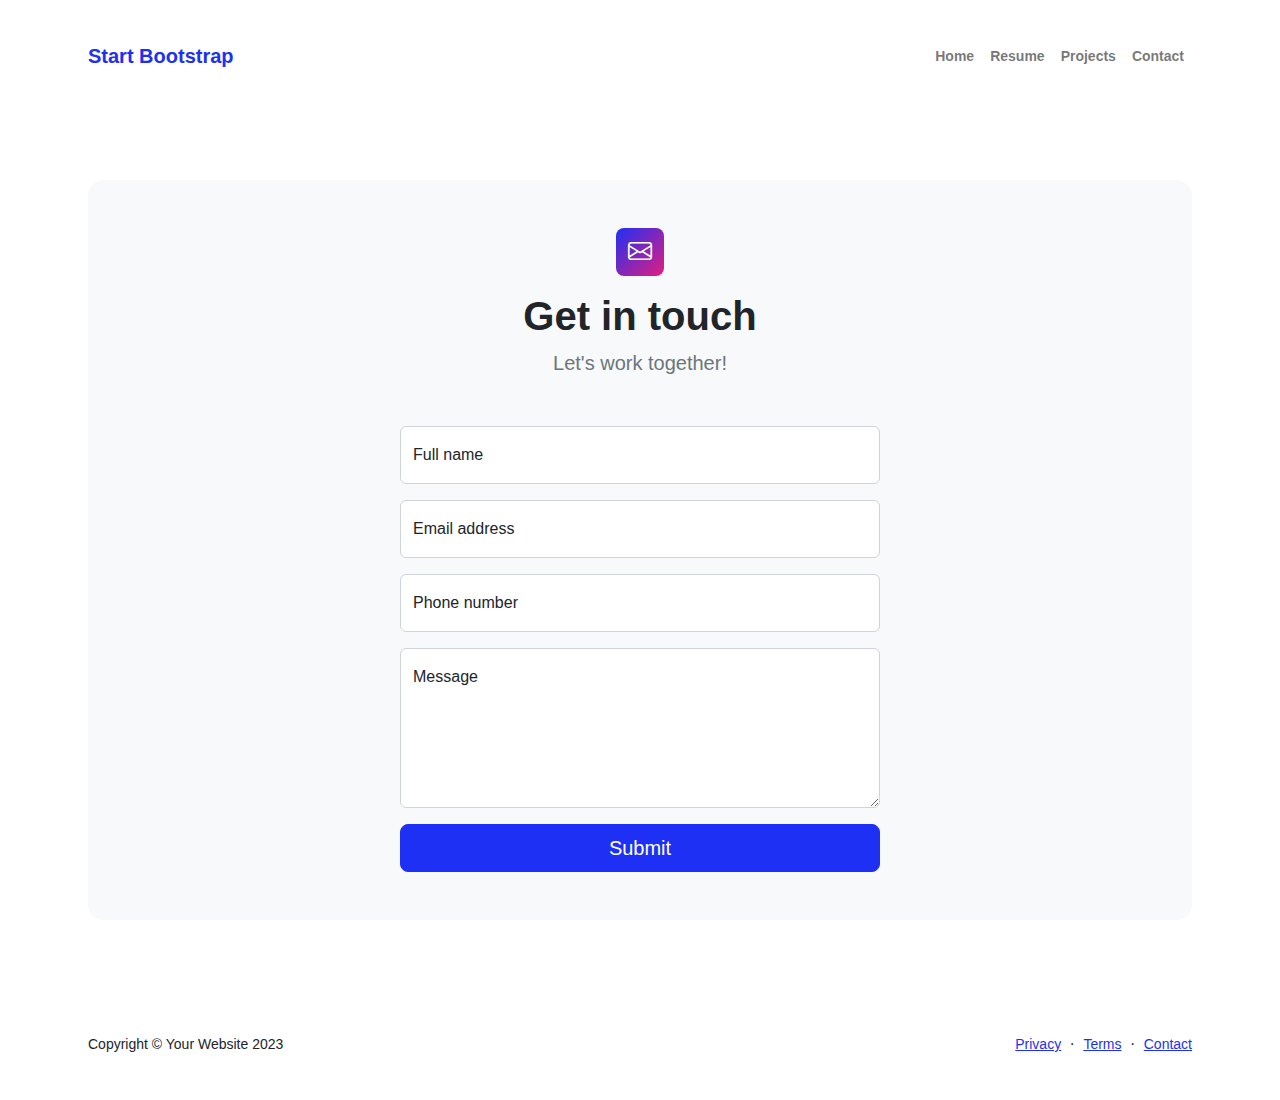
==== contact.html @ 86e50f68 "changes to formID to take in user subs" ====
<!DOCTYPE html>
<html lang="en">

<head>
    <meta charset="utf-8" />
    <meta name="viewport" content="width=device-width, initial-scale=1, shrink-to-fit=no" />
    <meta name="description" content />
    <meta name="author" content />
    <title>Modern Business - Start Bootstrap Template</title>
    <!-- Favicon-->
    <link rel="icon" type="image/x-icon" href="assets/favicon.ico" />
    <!-- Custom Google font-->
    <link rel="preconnect" href="https://fonts.googleapis.com" />
    <link rel="preconnect" href="https://fonts.gstatic.com" crossorigin />
    <link
        href="https://fonts.googleapis.com/css2?family=Plus+Jakarta+Sans:wght@100;200;300;400;500;600;700;800;900&amp;display=swap"
        rel="stylesheet" />
    <!-- Bootstrap icons-->
    <link href="https://cdn.jsdelivr.net/npm/bootstrap-icons@1.8.1/font/bootstrap-icons.css" rel="stylesheet" />
    <!-- Core theme CSS (includes Bootstrap)-->
    <link href="css/styles.css" rel="stylesheet" />
</head>

<body class="d-flex flex-column">
    <main class="flex-shrink-0">
        <!-- Navigation-->
        <nav class="navbar navbar-expand-lg navbar-light bg-white py-3">
            <div class="container px-5">
                <a class="navbar-brand" href="index.html"><span class="fw-bolder text-primary">Start
                        Bootstrap</span></a>
                <button class="navbar-toggler" type="button" data-bs-toggle="collapse"
                    data-bs-target="#navbarSupportedContent" aria-controls="navbarSupportedContent"
                    aria-expanded="false" aria-label="Toggle navigation"><span
                        class="navbar-toggler-icon"></span></button>
                <div class="collapse navbar-collapse" id="navbarSupportedContent">
                    <ul class="navbar-nav ms-auto mb-2 mb-lg-0 small fw-bolder">
                        <li class="nav-item"><a class="nav-link" href="index.html">Home</a></li>
                        <li class="nav-item"><a class="nav-link" href="resume.html">Resume</a></li>
                        <li class="nav-item"><a class="nav-link" href="projects.html">Projects</a></li>
                        <li class="nav-item"><a class="nav-link" href="contact.html">Contact</a></li>
                    </ul>
                </div>
            </div>
        </nav>
        <!-- Page content-->
        <section class="py-5">
            <div class="container px-5">
                <!-- Contact form-->
                <div class="bg-light rounded-4 py-5 px-4 px-md-5">
                    <div class="text-center mb-5">
                        <div class="feature bg-primary bg-gradient-primary-to-secondary text-white rounded-3 mb-3"><i
                                class="bi bi-envelope"></i></div>
                        <h1 class="fw-bolder">Get in touch</h1>
                        <p class="lead fw-normal text-muted mb-0">Let's work together!</p>
                    </div>
                    <div class="row gx-5 justify-content-center">
                        <div class="col-lg-8 col-xl-6">

                            <form action="https://formspree.io/f/${{ env.FORM_ID }}" method="POST">
                                <!-- Name input -->
                                <div class="form-floating mb-3">
                                    <input class="form-control" id="name" type="text" placeholder="Enter your name..."
                                        name="name" required />
                                    <label for="name">Full name</label>
                                </div>
                                <!-- Email address input -->
                                <div class="form-floating mb-3">
                                    <input class="form-control" id="email" type="email" placeholder="name@example.com"
                                        name="email" required />
                                    <label for="email">Email address</label>
                                </div>
                                <!-- Phone number input -->
                                <div class="form-floating mb-3">
                                    <input class="form-control" id="phone" type="tel" placeholder="(123) 456-7890"
                                        name="phone" required />
                                    <label for="phone">Phone number</label>
                                </div>
                                <!-- Message input -->
                                <div class="form-floating mb-3">
                                    <textarea class="form-control" id="message" type="text"
                                        placeholder="Enter your message here..." name="message" style="height: 10rem"
                                        required></textarea>
                                    <label for="message">Message</label>
                                </div>
                                <!-- Submit Button -->
                                <div class="d-grid">
                                    <button class="btn btn-primary btn-lg" type="submit">Submit</button>
                                </div>
                            </form>

                        </div>
                    </div>
                </div>
            </div>
        </section>
    </main>
    <!-- Footer-->
    <footer class="bg-white py-4 mt-auto">
        <div class="container px-5">
            <div class="row align-items-center justify-content-between flex-column flex-sm-row">
                <div class="col-auto">
                    <div class="small m-0">Copyright &copy; Your Website 2023</div>
                </div>
                <div class="col-auto">
                    <a class="small" href="#!">Privacy</a>
                    <span class="mx-1">&middot;</span>
                    <a class="small" href="#!">Terms</a>
                    <span class="mx-1">&middot;</span>
                    <a class="small" href="#!">Contact</a>
                </div>
            </div>
        </div>
    </footer>
    <!-- Bootstrap core JS-->
    <script src="https://cdn.jsdelivr.net/npm/bootstrap@5.2.3/dist/js/bootstrap.bundle.min.js"></script>
    <!-- Core theme JS-->
    <script src="js/scripts.js"></script>
    <!-- * * * * * * * * * * * * * * * * * * * * * * * * * * * * * * * * * * * * * * * *-->
    <!-- * *                               SB Forms JS                               * *-->
    <!-- * * Activate your form at https://startbootstrap.com/solution/contact-forms * *-->
    <!-- * * * * * * * * * * * * * * * * * * * * * * * * * * * * * * * * * * * * * * * *-->
    <script src="https://cdn.startbootstrap.com/sb-forms-latest.js"></script>
    <!-- 
    <script src="config.js"></script>
    <script>
        const contactForm = document.getElementById("contactForm");
        contactForm.setAttribute("action", `https://formspree.io/f/${FORM_ID}`);
    </script> -->



</body>

</html>
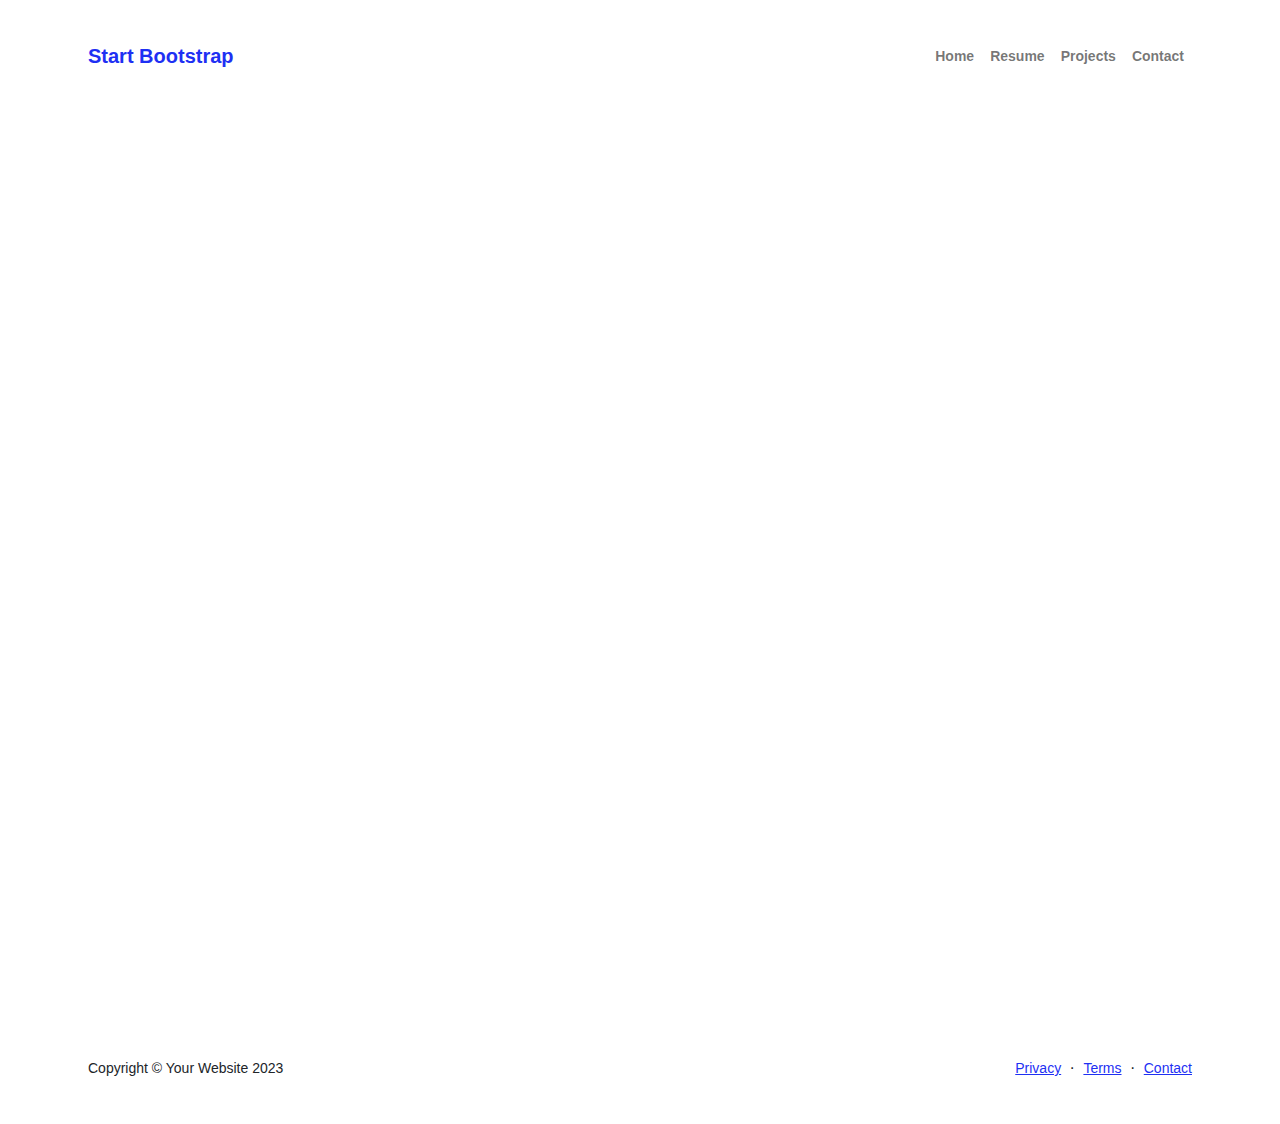
==== commit 32e94de7: "updated the contact form to work with google form" ====
--- a/contact.html
+++ b/contact.html
@@ -46,51 +46,10 @@
         <section class="py-5">
             <div class="container px-5">
                 <!-- Contact form-->
-                <div class="bg-light rounded-4 py-5 px-4 px-md-5">
-                    <div class="text-center mb-5">
-                        <div class="feature bg-primary bg-gradient-primary-to-secondary text-white rounded-3 mb-3"><i
-                                class="bi bi-envelope"></i></div>
-                        <h1 class="fw-bolder">Get in touch</h1>
-                        <p class="lead fw-normal text-muted mb-0">Let's work together!</p>
-                    </div>
-                    <div class="row gx-5 justify-content-center">
-                        <div class="col-lg-8 col-xl-6">
-
-                            <form action="https://formspree.io/f/${{ env.FORM_ID }}" method="POST">
-                                <!-- Name input -->
-                                <div class="form-floating mb-3">
-                                    <input class="form-control" id="name" type="text" placeholder="Enter your name..."
-                                        name="name" required />
-                                    <label for="name">Full name</label>
-                                </div>
-                                <!-- Email address input -->
-                                <div class="form-floating mb-3">
-                                    <input class="form-control" id="email" type="email" placeholder="name@example.com"
-                                        name="email" required />
-                                    <label for="email">Email address</label>
-                                </div>
-                                <!-- Phone number input -->
-                                <div class="form-floating mb-3">
-                                    <input class="form-control" id="phone" type="tel" placeholder="(123) 456-7890"
-                                        name="phone" required />
-                                    <label for="phone">Phone number</label>
-                                </div>
-                                <!-- Message input -->
-                                <div class="form-floating mb-3">
-                                    <textarea class="form-control" id="message" type="text"
-                                        placeholder="Enter your message here..." name="message" style="height: 10rem"
-                                        required></textarea>
-                                    <label for="message">Message</label>
-                                </div>
-                                <!-- Submit Button -->
-                                <div class="d-grid">
-                                    <button class="btn btn-primary btn-lg" type="submit">Submit</button>
-                                </div>
-                            </form>
-
-                        </div>
-                    </div>
-                </div>
+                <iframe
+                    src="https://docs.google.com/forms/d/e/1FAIpQLScSSur8NqQ6ywRmhUZ-4xhikPQu5rpvGuWtGqDIdYgySHosow/viewform?embedded=true"
+                    width="640" height="757" frameborder="0" marginheight="0" marginwidth="0">Loading…</iframe>
+                <!--  -->
             </div>
         </section>
     </main>
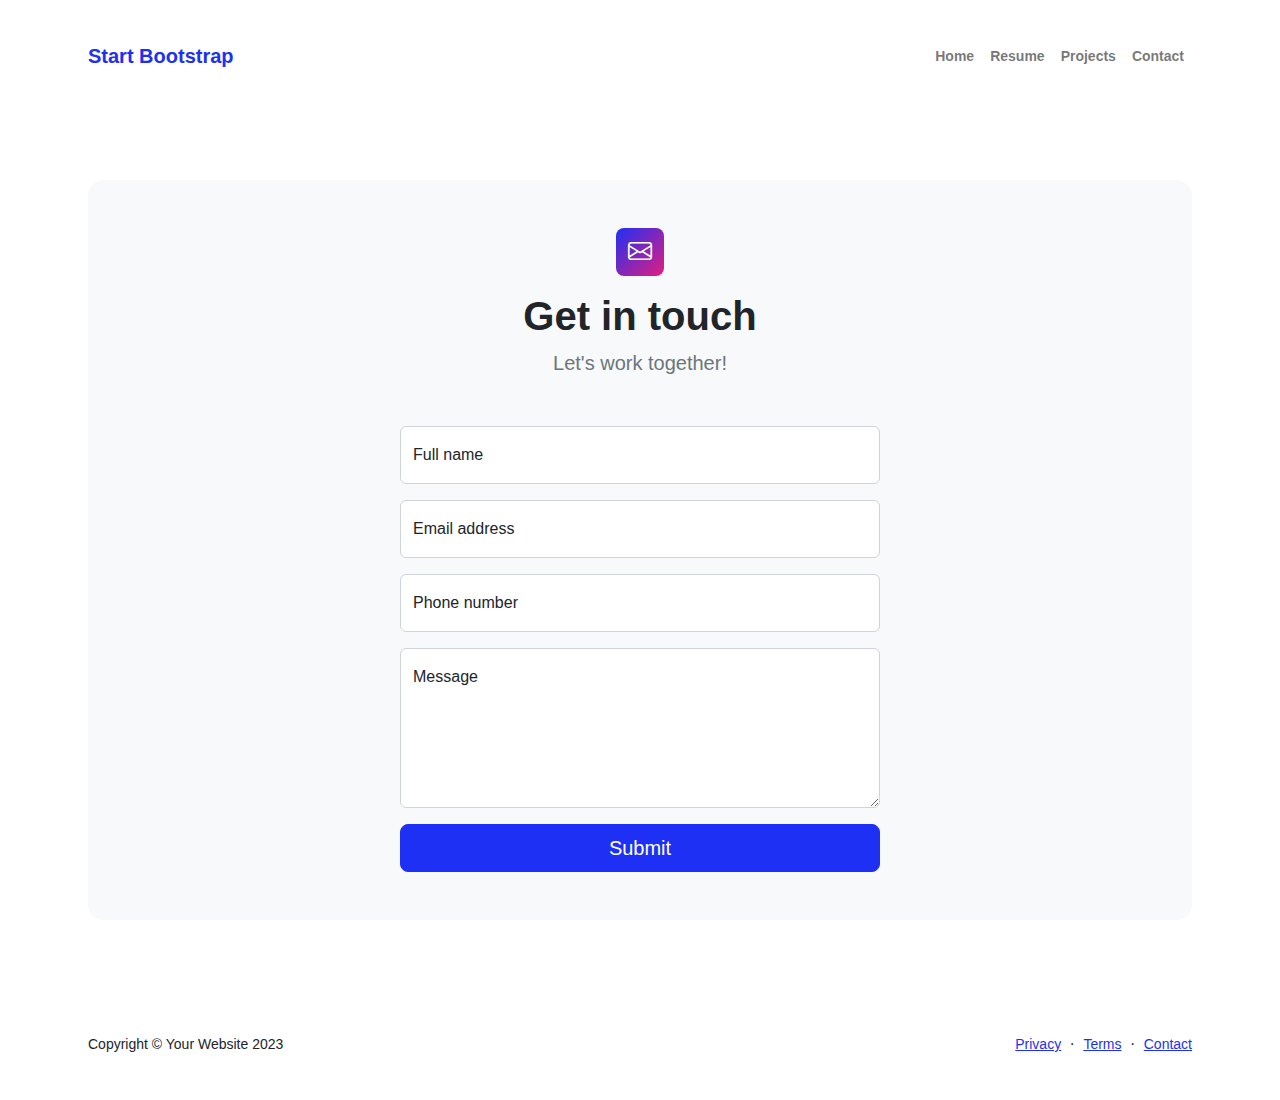
==== commit e1d82089: "updated the contact form to work with form keep" ====
--- a/contact.html
+++ b/contact.html
@@ -46,10 +46,53 @@
         <section class="py-5">
             <div class="container px-5">
                 <!-- Contact form-->
-                <iframe
-                    src="https://docs.google.com/forms/d/e/1FAIpQLScSSur8NqQ6ywRmhUZ-4xhikPQu5rpvGuWtGqDIdYgySHosow/viewform?embedded=true"
-                    width="640" height="757" frameborder="0" marginheight="0" marginwidth="0">Loading…</iframe>
-                <!--  -->
+                <div class="bg-light rounded-4 py-5 px-4 px-md-5">
+                    <div class="text-center mb-5">
+                        <div class="feature bg-primary bg-gradient-primary-to-secondary text-white rounded-3 mb-3"><i
+                                class="bi bi-envelope"></i></div>
+                        <h1 class="fw-bolder">Get in touch</h1>
+                        <p class="lead fw-normal text-muted mb-0">Let's work together!</p>
+                    </div>
+                    <div class="row gx-5 justify-content-center">
+                        <div class="col-lg-8 col-xl-6">
+
+                            <form action="https://formkeep.com/f/ff8d4b2383b4" method="POST">
+
+
+                                <!-- Name input -->
+                                <div class="form-floating mb-3">
+                                    <input class="form-control" id="name" type="text" placeholder="Enter your name..."
+                                        name="name" required />
+                                    <label for="name">Full name</label>
+                                </div>
+                                <!-- Email address input -->
+                                <div class="form-floating mb-3">
+                                    <input class="form-control" id="email" type="email" placeholder="name@example.com"
+                                        name="email" required />
+                                    <label for="email">Email address</label>
+                                </div>
+                                <!-- Phone number input -->
+                                <div class="form-floating mb-3">
+                                    <input class="form-control" id="phone" type="tel" placeholder="(123) 456-7890"
+                                        name="phone" required />
+                                    <label for="phone">Phone number</label>
+                                </div>
+                                <!-- Message input -->
+                                <div class="form-floating mb-3">
+                                    <textarea class="form-control" id="message" type="text"
+                                        placeholder="Enter your message here..." name="message" style="height: 10rem"
+                                        required></textarea>
+                                    <label for="message">Message</label>
+                                </div>
+                                <!-- Submit Button -->
+                                <div class="d-grid">
+                                    <button class="btn btn-primary btn-lg" type="submit">Submit</button>
+                                </div>
+                            </form>
+
+                        </div>
+                    </div>
+                </div>
             </div>
         </section>
     </main>
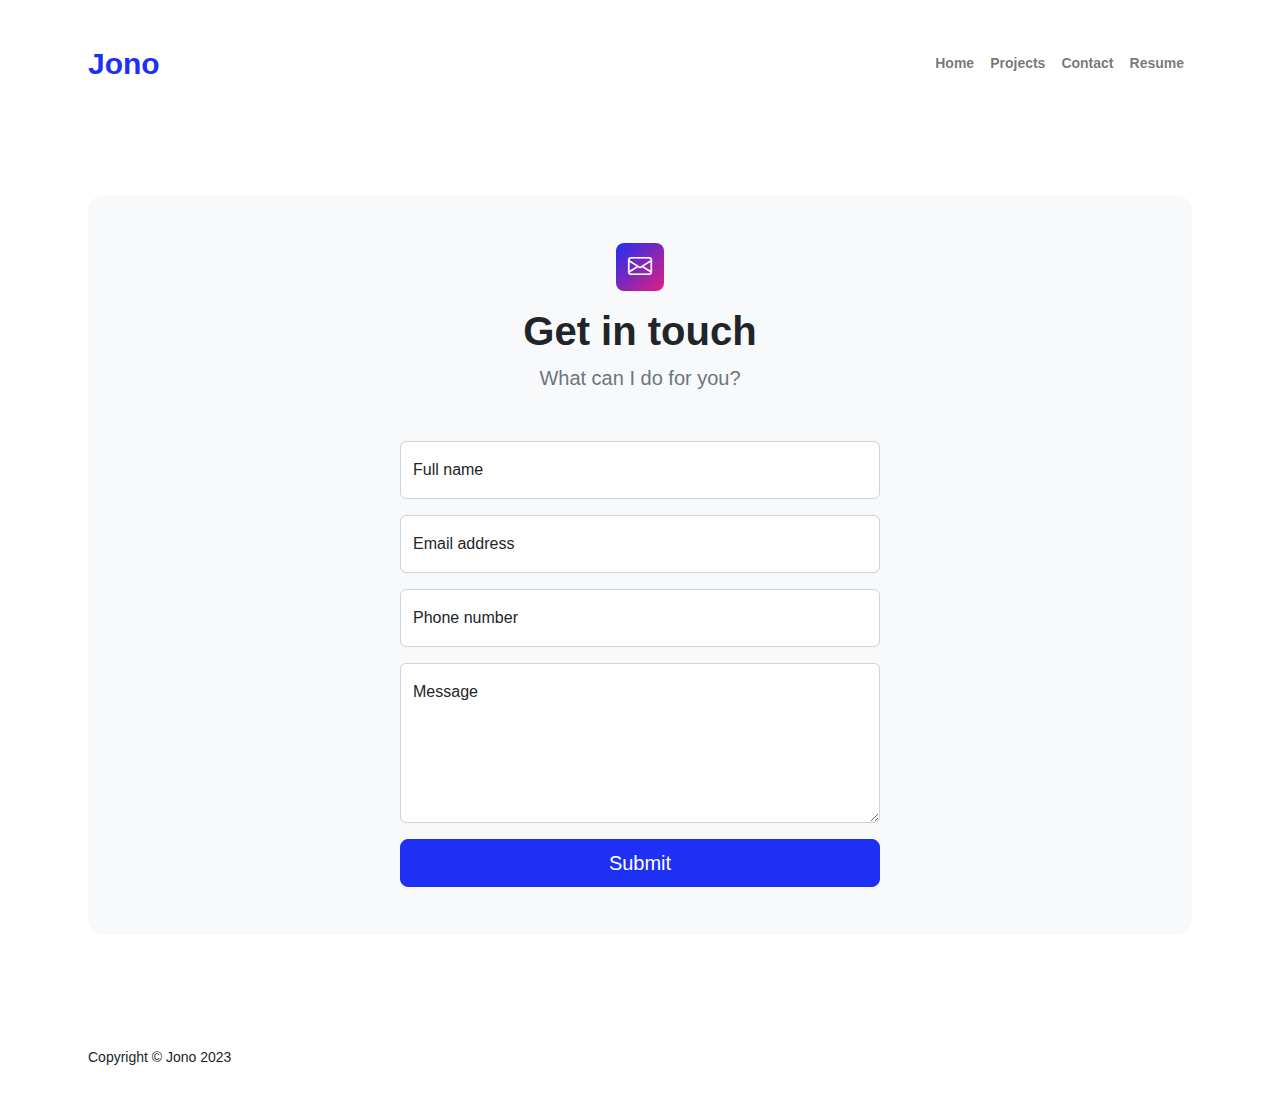
==== commit a6f387df: "complete resume sec, added resume to be downloaded" ====
--- a/contact.html
+++ b/contact.html
@@ -6,9 +6,9 @@
     <meta name="viewport" content="width=device-width, initial-scale=1, shrink-to-fit=no" />
     <meta name="description" content />
     <meta name="author" content />
-    <title>Modern Business - Start Bootstrap Template</title>
+    <title>Jono - Contact me</title>
     <!-- Favicon-->
-    <link rel="icon" type="image/x-icon" href="assets/favicon.ico" />
+    <link rel="icon" type="image/x-icon" href="assets/jonoFavicon.ico" />
     <!-- Custom Google font-->
     <link rel="preconnect" href="https://fonts.googleapis.com" />
     <link rel="preconnect" href="https://fonts.gstatic.com" crossorigin />
@@ -26,8 +26,9 @@
         <!-- Navigation-->
         <nav class="navbar navbar-expand-lg navbar-light bg-white py-3">
             <div class="container px-5">
-                <a class="navbar-brand" href="index.html"><span class="fw-bolder text-primary">Start
-                        Bootstrap</span></a>
+                <a class="navbar-brand" href="index.html">
+                    <span class="fw-bolder text-primary" style="font-size: 30px;">Jono</span>
+                </a>
                 <button class="navbar-toggler" type="button" data-bs-toggle="collapse"
                     data-bs-target="#navbarSupportedContent" aria-controls="navbarSupportedContent"
                     aria-expanded="false" aria-label="Toggle navigation"><span
@@ -35,9 +36,11 @@
                 <div class="collapse navbar-collapse" id="navbarSupportedContent">
                     <ul class="navbar-nav ms-auto mb-2 mb-lg-0 small fw-bolder">
                         <li class="nav-item"><a class="nav-link" href="index.html">Home</a></li>
-                        <li class="nav-item"><a class="nav-link" href="resume.html">Resume</a></li>
                         <li class="nav-item"><a class="nav-link" href="projects.html">Projects</a></li>
                         <li class="nav-item"><a class="nav-link" href="contact.html">Contact</a></li>
+                        <li class="nav-item"><a class="nav-link" href="resume.html">Resume</a></li>
+
+
                     </ul>
                 </div>
             </div>
@@ -51,12 +54,12 @@
                         <div class="feature bg-primary bg-gradient-primary-to-secondary text-white rounded-3 mb-3"><i
                                 class="bi bi-envelope"></i></div>
                         <h1 class="fw-bolder">Get in touch</h1>
-                        <p class="lead fw-normal text-muted mb-0">Let's work together!</p>
+                        <p class="lead fw-normal text-muted mb-0">What can I do for you? </p>
                     </div>
                     <div class="row gx-5 justify-content-center">
                         <div class="col-lg-8 col-xl-6">
 
-                            <form action="https://formkeep.com/f/ff8d4b2383b4" method="POST">
+                            <form action="https://formspree.io/f/mwkdvnwn" method="POST">
 
 
                                 <!-- Name input -->
@@ -96,38 +99,20 @@
             </div>
         </section>
     </main>
-    <!-- Footer-->
-    <footer class="bg-white py-4 mt-auto">
+       <!-- Footer-->
+       <footer class="bg-white py-4 mt-auto">
         <div class="container px-5">
             <div class="row align-items-center justify-content-between flex-column flex-sm-row">
                 <div class="col-auto">
-                    <div class="small m-0">Copyright &copy; Your Website 2023</div>
-                </div>
-                <div class="col-auto">
-                    <a class="small" href="#!">Privacy</a>
-                    <span class="mx-1">&middot;</span>
-                    <a class="small" href="#!">Terms</a>
-                    <span class="mx-1">&middot;</span>
-                    <a class="small" href="#!">Contact</a>
+                    <div class="small m-0">Copyright &copy; Jono 2023</div>
                 </div>
             </div>
         </div>
     </footer>
-    <!-- Bootstrap core JS-->
-    <script src="https://cdn.jsdelivr.net/npm/bootstrap@5.2.3/dist/js/bootstrap.bundle.min.js"></script>
-    <!-- Core theme JS-->
-    <script src="js/scripts.js"></script>
-    <!-- * * * * * * * * * * * * * * * * * * * * * * * * * * * * * * * * * * * * * * * *-->
-    <!-- * *                               SB Forms JS                               * *-->
-    <!-- * * Activate your form at https://startbootstrap.com/solution/contact-forms * *-->
-    <!-- * * * * * * * * * * * * * * * * * * * * * * * * * * * * * * * * * * * * * * * *-->
-    <script src="https://cdn.startbootstrap.com/sb-forms-latest.js"></script>
-    <!-- 
-    <script src="config.js"></script>
-    <script>
-        const contactForm = document.getElementById("contactForm");
-        contactForm.setAttribute("action", `https://formspree.io/f/${FORM_ID}`);
-    </script> -->
+        <!-- Bootstrap core JS-->
+        <script src="https://cdn.jsdelivr.net/npm/bootstrap@5.2.3/dist/js/bootstrap.bundle.min.js"></script>
+        <!-- Core theme JS-->
+        <script src="js/scripts.js"></script>
 
 
 
